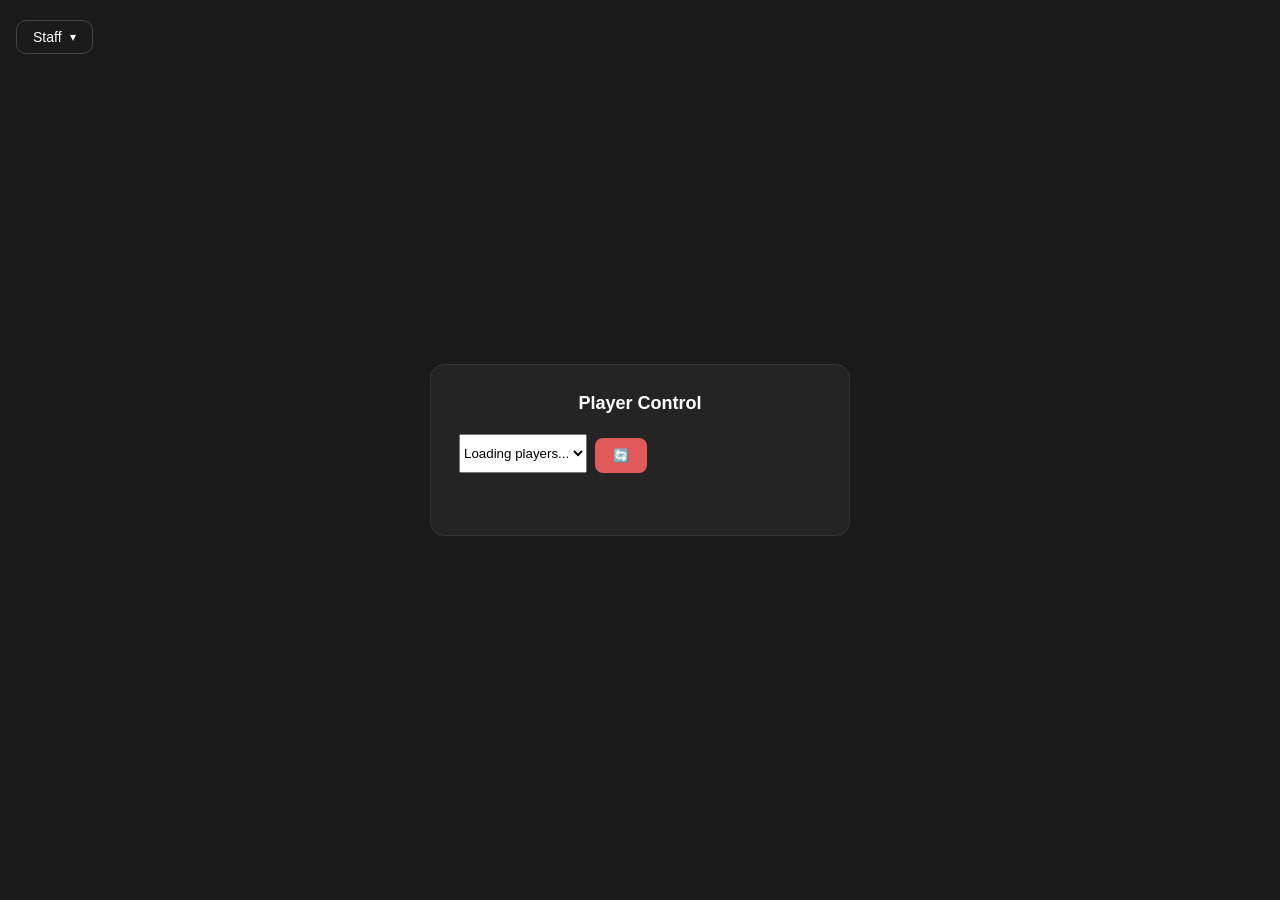
==== dashboard.html @ 9465431a "Rename Dashboard.html to dashboard.html" ====
<!DOCTYPE html>
<html lang="en">
<head>
  <meta charset="UTF-8">
  <title>Hub</title>
  <link rel="stylesheet" href="style.css">
</head>
<body>

  <div class="hub-topbar">
    <div class="staff-dropdown-wrap">
      <button class="staff-btn" onclick="toggleDropdown()">
        <span id="staffName">Staff</span>
        <span class="arrow" id="arrow">▾</span>
      </button>
      <div class="dropdown-menu" id="dropdownMenu">
        <button onclick="window.location.href='settings.html'">⚙️ Settings</button>
        <button onclick="window.location.href='help.html'">❓ Help</button>
        <button onclick="logout()">🚪 Logout</button>
      </div>
    </div>
  </div>

  <div class="hub-content">
    <div class="panel">
      <h2>Player Control</h2>

      <div class="search-row">
        <select id="playerSelect" onchange="onPlayerSelected()">
          <option value="">Loading players...</option>
        </select>
        <button onclick="loadPlayers()" title="Refresh">🔄</button>
      </div>

      <div id="playerInfo" class="player-info" style="display:none">
        <div class="player-name-display">
          <span id="playerDisplayName">—</span>
          <span class="uid-badge" id="playerIDLabel"></span>
        </div>
        <div class="action-grid">
          <button class="action-btn" onclick="openModal('role')">🎖️ Give Role</button>
          <button class="action-btn kick-btn" onclick="kickPlayer()">👢 Kick</button>
          <button class="action-btn ban-btn" onclick="openModal('ban')">🔨 Ban</button>
        </div>
      </div>

      <div id="statusMsg" class="status-msg"></div>
    </div>
  </div>

  <div class="modal-bg" id="modalBg" onclick="closeModal(event)">
    <div class="modal" id="modalContent"></div>
  </div>

  <script src="dashboard.js"></script>
</body>
</html>
---- style.css ----
* {
  box-sizing: border-box;
  margin: 0;
  padding: 0;
}

body {
  background: #1a1a1a;
  display: flex;
  align-items: center;
  justify-content: center;
  height: 100vh;
  font-family: sans-serif;
}

.login-box {
  background: #242424;
  padding: 36px;
  border-radius: 12px;
  display: flex;
  flex-direction: column;
  gap: 12px;
  width: 320px;
}

h2 {
  color: #fff;
  text-align: center;
  margin-bottom: 8px;
}

input {
  padding: 10px 14px;
  border-radius: 8px;
  border: 1px solid #333;
  background: #1a1a1a;
  color: #fff;
  font-size: 14px;
  outline: none;
}

input:focus {
  border-color: #555;
}

button {
  padding: 10px;
  background: #e05a5a;
  color: white;
  border: none;
  border-radius: 8px;
  font-size: 15px;
  cursor: pointer;
  margin-top: 4px;
}

button:hover {
  background: #c94444;
}

#error {
  color: #e05a5a;
  font-size: 13px;
  text-align: center;
  min-height: 18px;
}


/* ── Dashboard ── */

.hub-topbar {
  position: fixed;
  top: 16px;
  left: 16px;
}

.staff-dropdown-wrap {
  position: relative;
  display: inline-block;
}

.staff-btn {
  background: transparent;
  border: 1.5px solid #444;
  border-radius: 10px;
  color: #fff;
  font-size: 14px;
  padding: 8px 16px;
  cursor: pointer;
  display: flex;
  align-items: center;
  gap: 8px;
  transition: border-color 0.2s, background 0.2s;
}

.staff-btn:hover {
  background: #2a2a2a;
  border-color: #666;
}

.arrow {
  font-size: 12px;
  transition: transform 0.2s;
  display: inline-block;
}

.arrow.open {
  transform: rotate(180deg);
}

.dropdown-menu {
  display: none;
  flex-direction: column;
  position: absolute;
  top: calc(100% + 8px);
  left: 0;
  background: #242424;
  border: 1.5px solid #444;
  border-radius: 10px;
  overflow: hidden;
  min-width: 150px;
  z-index: 100;
}

.dropdown-menu.open {
  display: flex;
}

.dropdown-menu button {
  background: transparent;
  border: none;
  border-radius: 0;
  color: #ccc;
  font-size: 13px;
  padding: 10px 16px;
  text-align: left;
  cursor: pointer;
  margin: 0;
}

.dropdown-menu button:hover {
  background: #2e2e2e;
  color: #fff;
}

.hub-content {
  display: flex;
  flex-direction: column;
  align-items: center;
  justify-content: center;
  height: 100vh;
  color: #fff;
  gap: 8px;
}

.hub-content h1 {
  font-size: 28px;
}

.hub-content p {
  color: #888;
  font-size: 14px;
}


/* ── Panel ── */
.hub-content {
  display: flex;
  flex-direction: column;
  align-items: center;
  justify-content: center;
  height: 100vh;
}

.panel {
  background: #242424;
  border: 1px solid #333;
  border-radius: 14px;
  padding: 28px;
  width: 420px;
  display: flex;
  flex-direction: column;
  gap: 16px;
}

.panel h2 {
  color: #fff;
  font-size: 18px;
  margin-bottom: 4px;
}

.search-row {
  display: flex;
  gap: 8px;
}

.search-row input {
  flex: 1;
}

.search-row button {
  white-space: nowrap;
  padding: 10px 18px;
  font-size: 13px;
  border-radius: 8px;
}

.player-info {
  background: #1a1a1a;
  border: 1px solid #333;
  border-radius: 10px;
  padding: 14px 16px;
  display: flex;
  flex-direction: column;
  gap: 12px;
}

.player-name-display {
  display: flex;
  align-items: center;
  gap: 10px;
}

.player-name-display span:first-child {
  color: #fff;
  font-size: 15px;
  font-weight: 500;
}

.uid-badge {
  font-size: 11px;
  color: #888;
  background: #2a2a2a;
  border: 1px solid #333;
  border-radius: 6px;
  padding: 2px 8px;
  font-family: monospace;
}

.action-grid {
  display: grid;
  grid-template-columns: 1fr 1fr 1fr;
  gap: 8px;
}

.action-btn {
  background: #2a2a2a;
  border: 1px solid #444;
  color: #ccc;
  border-radius: 8px;
  padding: 9px 6px;
  font-size: 12px;
  cursor: pointer;
  transition: all 0.15s;
  text-align: center;
}

.action-btn:hover { background: #333; color: #fff; }

.kick-btn { border-color: #a07040; color: #e0a060; }
.kick-btn:hover { background: #2a1f10; }

.ban-btn { border-color: #7a2020; color: #e05a5a; }
.ban-btn:hover { background: #2a1010; }

.status-msg {
  font-size: 13px;
  min-height: 18px;
  border-radius: 6px;
  padding: 0 2px;
}
.status-msg.info    { color: #888; }
.status-msg.success { color: #5acf7a; }
.status-msg.error   { color: #e05a5a; }

/* ── Modal ── */
.modal-bg {
  display: none;
  position: fixed;
  inset: 0;
  background: rgba(0,0,0,0.5);
  align-items: center;
  justify-content: center;
  z-index: 200;
}
.modal-bg.open { display: flex; }

.modal {
  background: #242424;
  border: 1px solid #444;
  border-radius: 12px;
  padding: 24px;
  width: 300px;
  display: flex;
  flex-direction: column;
  gap: 10px;
}

.modal h3 { color: #fff; font-size: 15px; }
.modal label { color: #888; font-size: 12px; }

.modal select, .modal textarea {
  width: 100%;
  background: #1a1a1a;
  border: 1px solid #333;
  border-radius: 8px;
  color: #fff;
  font-size: 13px;
  padding: 8px 10px;
  outline: none;
}

.modal textarea { height: 80px; resize: none; font-family: sans-serif; }

.modal-actions {
  display: flex;
  gap: 8px;
  justify-content: flex-end;
  margin-top: 4px;
}

.modal-actions button {
  padding: 8px 16px;
  font-size: 13px;
  border-radius: 8px;
}

.danger-btn {
  background: #7a2020 !important;
  border-color: #e05a5a !important;
  color: #fff !important;
}
.danger-btn:hover { background: #a02020 !important; }


/* ── Settings ── */
.settings-section {
  display: flex;
  flex-direction: column;
  gap: 8px;
  padding-bottom: 16px;
  border-bottom: 1px solid #2a2a2a;
}

.settings-label {
  font-size: 11px;
  color: #888;
  text-transform: uppercase;
  letter-spacing: 0.08em;
}

.settings-row {
  display: flex;
  gap: 8px;
  flex-wrap: wrap;
}

.settings-row input {
  flex: 1;
  min-width: 140px;
}

.settings-row button {
  padding: 9px 14px;
  font-size: 12px;
  border-radius: 8px;
  white-space: nowrap;
}

.theme-btn {
  background: #2a2a2a;
  border: 1px solid #444;
  color: #ccc;
  border-radius: 8px;
  padding: 8px 20px;
  font-size: 13px;
  cursor: pointer;
  transition: all 0.15s;
}

.theme-btn.active {
  border-color: #e0a060;
  color: #e0a060;
  background: #2a1f10;
}

.console-box {
  background: #111;
  border: 1px solid #2a2a2a;
  border-radius: 8px;
  padding: 10px;
  height: 160px;
  overflow-y: auto;
  font-family: monospace;
  font-size: 12px;
  color: #5acf7a;
}

.console-line {
  line-height: 1.7;
  white-space: pre-wrap;
  word-break: break-all;
}

.console-input-row {
  display: flex;
  gap: 8px;
}

.console-input-row input { flex: 1; font-family: monospace; font-size: 12px; }
.console-input-row button { padding: 9px 14px; font-size: 12px; border-radius: 8px; }

/* ── Help ── */
.help-post {
  background: #1a1a1a;
  border: 1px solid #2a2a2a;
  border-radius: 10px;
  padding: 14px 16px;
  display: flex;
  flex-direction: column;
  gap: 8px;
  margin-bottom: 10px;
}

.help-post-header {
  display: flex;
  align-items: center;
  justify-content: space-between;
}

.help-post-title {
  font-size: 14px;
  font-weight: 500;
  color: #fff;
}

.help-post-date {
  font-size: 11px;
  color: #666;
}

.help-post-body {
  font-size: 13px;
  color: #aaa;
  line-height: 1.6;
  white-space: pre-wrap;
}

.delete-post-btn {
  background: none;
  border: none;
  color: #e05a5a;
  font-size: 12px;
  cursor: pointer;
  padding: 0;
  text-align: left;
  width: fit-content;
}

.delete-post-btn:hover { text-decoration: underline; }

/* ── Light mode ── */
body[data-theme="light"] {
  background: #f0f0f0;
}
body[data-theme="light"] .panel,
body[data-theme="light"] .login-box,
body[data-theme="light"] .modal {
  background: #fff;
  border-color: #ddd;
}
body[data-theme="light"] input,
body[data-theme="light"] select,
body[data-theme="light"] textarea {
  background: #f5f5f5;
  border-color: #ccc;
  color: #111;
}
body[data-theme="light"] h2,
body[data-theme="light"] .panel h2,
body[data-theme="light"] .player-name-display span:first-child {
  color: #111;
}
body[data-theme="light"] .staff-btn {
  background: #fff;
  border-color: #ccc;
  color: #111;
}
body[data-theme="light"] .dropdown-menu {
  background: #fff;
  border-color: #ccc;
}
body[data-theme="light"] .dropdown-menu button { color: #333; }
body[data-theme="light"] .dropdown-menu button:hover { background: #f0f0f0; }
body[data-theme="light"] .hub-topbar { background: transparent; }
body[data-theme="light"] .console-box { background: #1a1a1a; }
body[data-theme="light"] .help-post { background: #f5f5f5; border-color: #ddd; }
body[data-theme="light"] .help-post-body { color: #555; }
body[data-theme="light"] .settings-section { border-bottom-color: #ddd; }
body[data-theme="light"] .player-info { background: #f5f5f5; border-color: #ddd; }
body[data-theme="light"] .action-btn { background: #eee; border-color: #ccc; color: #333; }
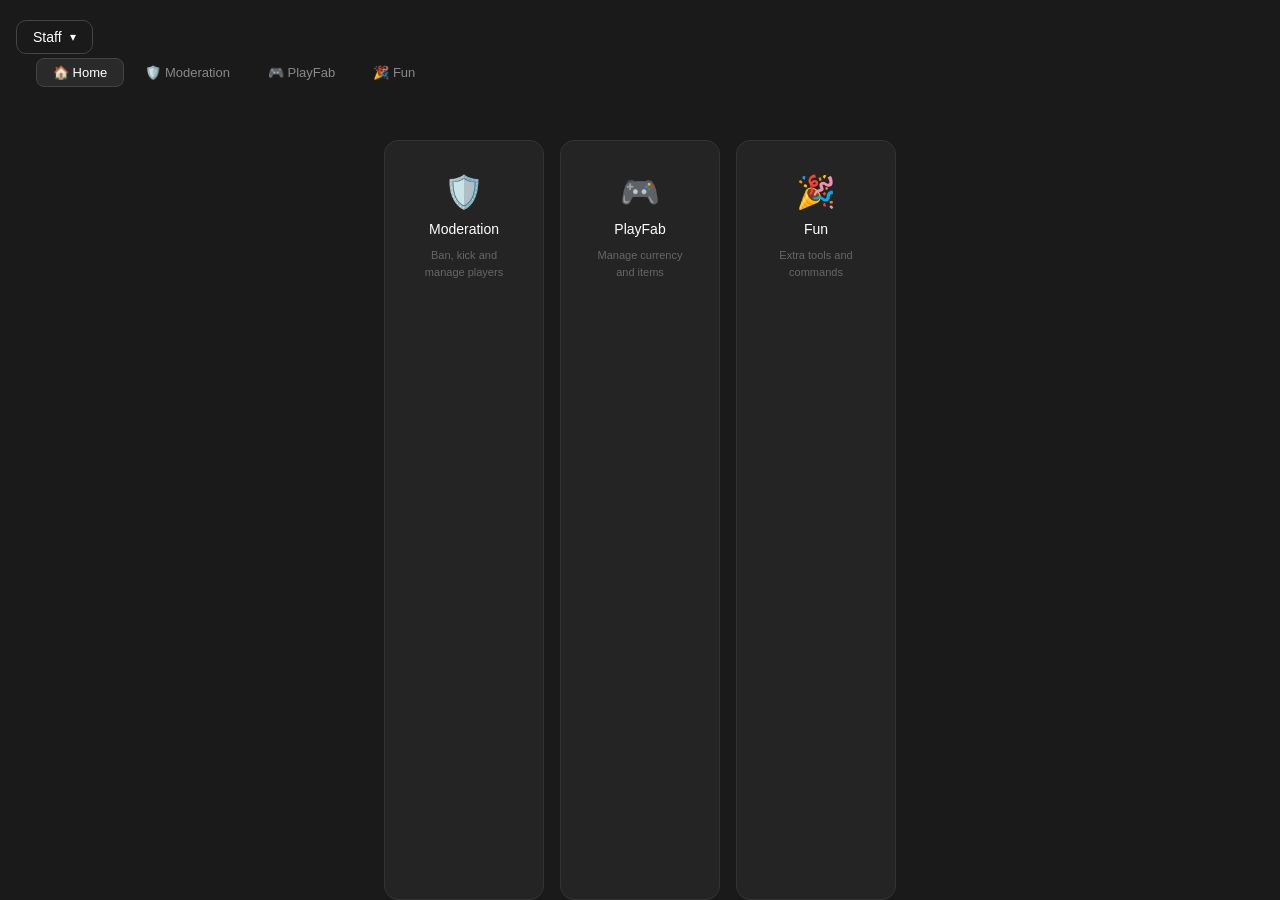
==== commit a57ced01: "Add files via upload" ====
--- a/dashboard.html
+++ b/dashboard.html
@@ -2,7 +2,7 @@
 <html lang="en">
 <head>
   <meta charset="UTF-8">
-  <title>Hub</title>
+  <title>Dashboard</title>
   <link rel="stylesheet" href="style.css">
 </head>
 <body>
@@ -14,44 +14,46 @@
         <span class="arrow" id="arrow">▾</span>
       </button>
       <div class="dropdown-menu" id="dropdownMenu">
+        <button id="devBtn" onclick="window.location.href='dev.html'" style="display:none">🛠️ Dev Panel</button>
         <button onclick="window.location.href='settings.html'">⚙️ Settings</button>
         <button onclick="window.location.href='help.html'">❓ Help</button>
         <button onclick="logout()">🚪 Logout</button>
       </div>
     </div>
-  </div>
-
-  <div class="hub-content">
-    <div class="panel">
-      <h2>Player Control</h2>
-
-      <div class="search-row">
-        <select id="playerSelect" onchange="onPlayerSelected()">
-          <option value="">Loading players...</option>
-        </select>
-        <button onclick="loadPlayers()" title="Refresh">🔄</button>
-      </div>
-
-      <div id="playerInfo" class="player-info" style="display:none">
-        <div class="player-name-display">
-          <span id="playerDisplayName">—</span>
-          <span class="uid-badge" id="playerIDLabel"></span>
-        </div>
-        <div class="action-grid">
-          <button class="action-btn" onclick="openModal('role')">🎖️ Give Role</button>
-          <button class="action-btn kick-btn" onclick="kickPlayer()">👢 Kick</button>
-          <button class="action-btn ban-btn" onclick="openModal('ban')">🔨 Ban</button>
-        </div>
-      </div>
-
-      <div id="statusMsg" class="status-msg"></div>
+    <div class="tab-bar">
+      <button class="tab-btn active">🏠 Home</button>
+      <button class="tab-btn" onclick="window.location.href='moderation.html'">🛡️ Moderation</button>
+      <button class="tab-btn" onclick="window.location.href='playfab.html'">🎮 PlayFab</button>
+      <button class="tab-btn" onclick="window.location.href='fun.html'">🎉 Fun</button>
     </div>
   </div>
 
-  <div class="modal-bg" id="modalBg" onclick="closeModal(event)">
-    <div class="modal" id="modalContent"></div>
+  <div class="page-content">
+    <div class="hub-grid">
+      <div class="hub-card" onclick="window.location.href='moderation.html'">
+        <div class="hub-card-icon">🛡️</div>
+        <div class="hub-card-title">Moderation</div>
+        <div class="hub-card-desc">Ban, kick and manage players</div>
+      </div>
+      <div class="hub-card" onclick="window.location.href='playfab.html'">
+        <div class="hub-card-icon">🎮</div>
+        <div class="hub-card-title">PlayFab</div>
+        <div class="hub-card-desc">Manage currency and items</div>
+      </div>
+      <div class="hub-card" onclick="window.location.href='fun.html'">
+        <div class="hub-card-icon">🎉</div>
+        <div class="hub-card-title">Fun</div>
+        <div class="hub-card-desc">Extra tools and commands</div>
+      </div>
+    </div>
+  </div>
+
+  <!-- Tour Modal -->
+  <div class="modal-bg open" id="tourModal" style="display:none">
+    <div class="modal" style="width:460px;" id="tourContent"></div>
   </div>
 
   <script src="dashboard.js"></script>
+  <script src="tour.js"></script>
 </body>
-</html>
+</html>
--- a/style.css
+++ b/style.css
@@ -498,4 +498,276 @@
 body[data-theme="light"] .help-post-body { color: #555; }
 body[data-theme="light"] .settings-section { border-bottom-color: #ddd; }
 body[data-theme="light"] .player-info { background: #f5f5f5; border-color: #ddd; }
-body[data-theme="light"] .action-btn { background: #eee; border-color: #ccc; color: #333; }+body[data-theme="light"] .action-btn { background: #eee; border-color: #ccc; color: #333; }
+
+
+/* ── Developer Panel ── */
+.account-card {
+  background: #1a1a1a;
+  border: 1px solid #2a2a2a;
+  border-radius: 10px;
+  padding: 14px 16px;
+  display: flex;
+  flex-direction: column;
+  gap: 10px;
+  margin-bottom: 10px;
+}
+
+.account-header {
+  display: flex;
+  align-items: center;
+  justify-content: space-between;
+  gap: 10px;
+}
+
+.account-name {
+  font-size: 14px;
+  font-weight: 500;
+  color: #fff;
+  margin-right: 8px;
+}
+
+.account-email {
+  font-size: 11px;
+  color: #666;
+  font-family: monospace;
+  display: block;
+  margin-top: 2px;
+}
+
+.owner-badge {
+  font-size: 10px;
+  background: rgba(240,160,75,0.15);
+  border: 1px solid rgba(240,160,75,0.4);
+  color: #e0a060;
+  border-radius: 4px;
+  padding: 1px 6px;
+  margin-right: 4px;
+}
+
+.abilities-row {
+  display: flex;
+  flex-wrap: wrap;
+  gap: 6px;
+}
+
+.ability-tag {
+  font-size: 11px;
+  padding: 4px 10px;
+  border-radius: 6px;
+  cursor: pointer;
+  border: 1px solid #333;
+  color: #888;
+  background: #222;
+  transition: all 0.15s;
+  user-select: none;
+}
+
+.ability-tag.on {
+  background: rgba(90,207,122,0.1);
+  border-color: rgba(90,207,122,0.4);
+  color: #5acf7a;
+}
+
+.ability-tag.off {
+  background: rgba(224,90,90,0.08);
+  border-color: rgba(224,90,90,0.2);
+  color: #e05a5a;
+}
+
+.ability-tag:hover { opacity: 0.8; }
+
+
+/* ── Account Preview ── */
+.account-preview {
+  border-top: 1px solid #2a2a2a;
+  padding-top: 12px;
+  margin-top: 4px;
+}
+
+.preview-label {
+  font-size: 11px;
+  color: #666;
+  margin-bottom: 10px;
+  font-family: monospace;
+}
+
+.preview-dashboard {
+  background: #111;
+  border: 1px solid #2a2a2a;
+  border-radius: 8px;
+  padding: 12px;
+  display: flex;
+  flex-direction: column;
+  gap: 10px;
+}
+
+.preview-section {
+  background: #1a1a1a;
+  border: 1px solid #222;
+  border-radius: 6px;
+  padding: 10px 12px;
+  display: flex;
+  flex-direction: column;
+  gap: 8px;
+}
+
+.preview-section.preview-locked {
+  color: #555;
+  font-size: 12px;
+  text-align: center;
+  padding: 10px;
+}
+
+.preview-title {
+  font-size: 11px;
+  color: #666;
+  text-transform: uppercase;
+  letter-spacing: 0.08em;
+}
+
+.preview-fake-select {
+  background: #222;
+  border: 1px solid #333;
+  border-radius: 5px;
+  padding: 6px 10px;
+  font-size: 12px;
+  color: #666;
+}
+
+.preview-btns {
+  display: flex;
+  gap: 6px;
+}
+
+.preview-btn {
+  flex: 1;
+  text-align: center;
+  padding: 6px 4px;
+  border-radius: 6px;
+  font-size: 11px;
+  background: #2a2a2a;
+  border: 1px solid #444;
+  color: #ccc;
+}
+
+.preview-btn.preview-danger {
+  background: rgba(224,90,90,0.1);
+  border-color: rgba(224,90,90,0.3);
+  color: #e05a5a;
+}
+
+.preview-btn.preview-disabled {
+  background: #1a1a1a;
+  border-color: #222;
+  color: #444;
+  text-decoration: line-through;
+}
+
+.preview-log-entry {
+  font-size: 11px;
+  color: #555;
+  font-family: monospace;
+}
+
+
+/* ── Tabs ── */
+.tab-bar {
+  display: flex;
+  gap: 4px;
+  margin-left: 20px;
+}
+
+.tab-btn {
+  background: transparent;
+  border: 1px solid transparent;
+  color: #888;
+  font-size: 13px;
+  padding: 6px 16px;
+  border-radius: 8px;
+  cursor: pointer;
+  transition: all 0.15s;
+  font-family: sans-serif;
+}
+
+.tab-btn:hover {
+  background: #2a2a2a;
+  color: #fff;
+  border-color: #333;
+}
+
+.tab-btn.active {
+  background: #2a2a2a;
+  border-color: #444;
+  color: #fff;
+}
+
+.page-content {
+  display: flex;
+  justify-content: center;
+  padding-top: 80px;
+  min-height: 100vh;
+}
+
+.page-content .panel {
+  margin-top: 40px;
+}
+
+.ban-btn-inline {
+  background: rgba(224,90,90,0.1);
+  border: 1px solid rgba(224,90,90,0.3) !important;
+  color: #e05a5a !important;
+}
+.ban-btn-inline:hover { background: rgba(224,90,90,0.2) !important; }
+
+.kick-btn-inline {
+  background: rgba(240,160,75,0.1);
+  border: 1px solid rgba(240,160,75,0.3) !important;
+  color: #e0a060 !important;
+}
+.kick-btn-inline:hover { background: rgba(240,160,75,0.2) !important; }
+
+.coming-soon {
+  font-size: 12px;
+  color: #555;
+  background: #1a1a1a;
+  border: 1px dashed #333;
+  border-radius: 8px;
+  padding: 10px;
+  text-align: center;
+}
+
+
+/* ── Hub Cards ── */
+.hub-grid {
+  display: flex;
+  gap: 16px;
+  flex-wrap: wrap;
+  justify-content: center;
+  padding-top: 60px;
+}
+
+.hub-card {
+  background: #242424;
+  border: 1px solid #333;
+  border-radius: 14px;
+  padding: 32px 28px;
+  width: 160px;
+  display: flex;
+  flex-direction: column;
+  align-items: center;
+  gap: 10px;
+  cursor: pointer;
+  transition: all 0.15s;
+  text-align: center;
+}
+
+.hub-card:hover {
+  background: #2a2a2a;
+  border-color: #555;
+  transform: translateY(-2px);
+}
+
+.hub-card-icon { font-size: 32px; }
+.hub-card-title { font-size: 14px; font-weight: 500; color: #fff; }
+.hub-card-desc { font-size: 11px; color: #666; line-height: 1.5; }
